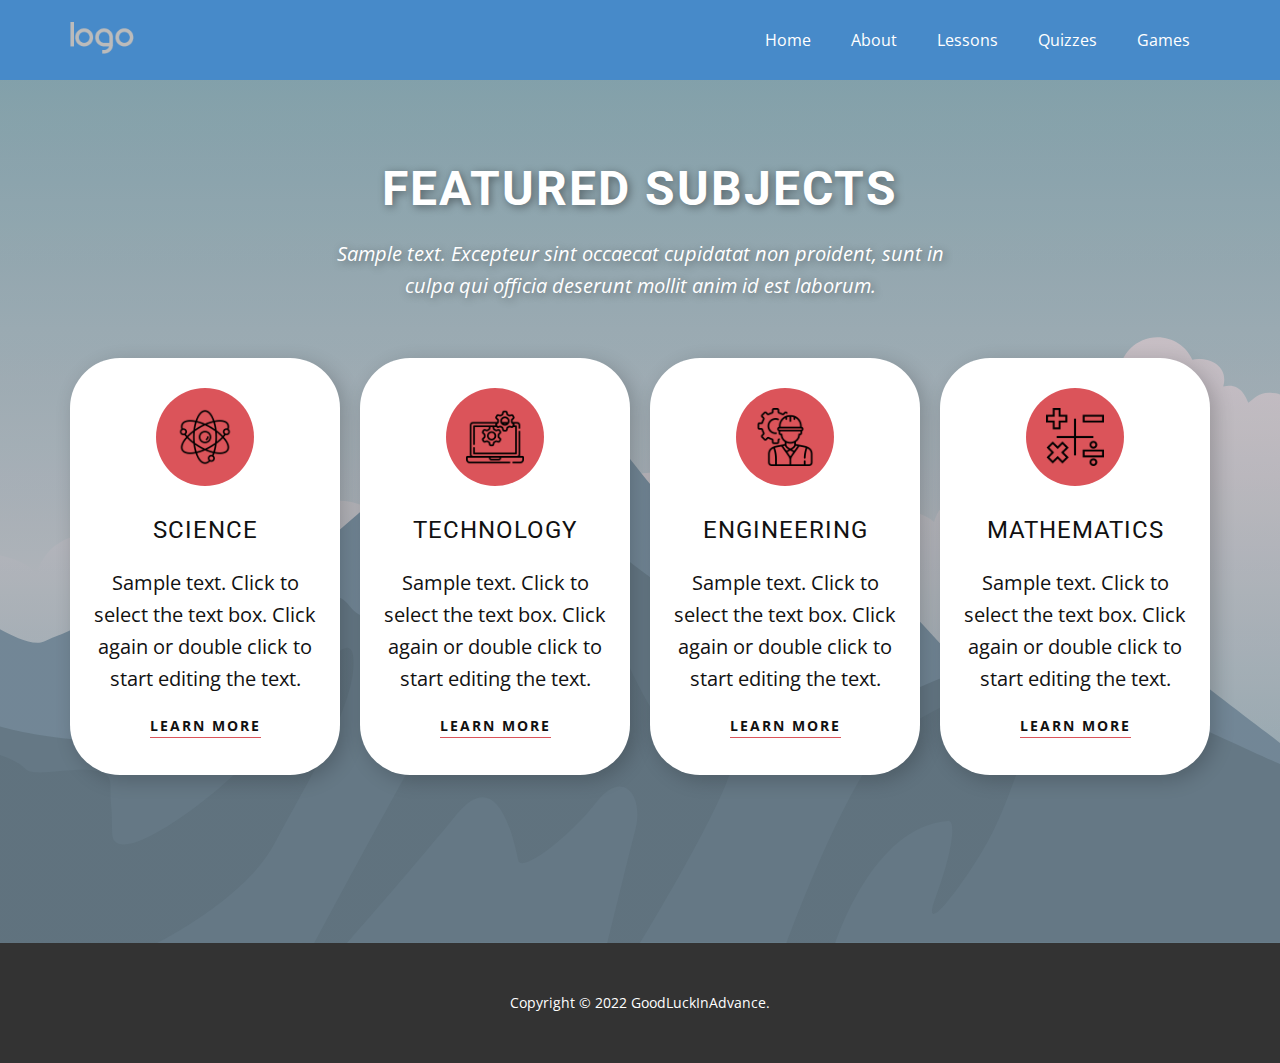
==== About.html @ 933c6afb "skeleton" ====
<!DOCTYPE html>
<html style="font-size: 16px;" lang="en"><head>
    <meta name="viewport" content="width=device-width, initial-scale=1.0">
    <meta charset="utf-8">
    <meta name="keywords" content="Featured subjects">
    <meta name="description" content="">
    <title>About</title>
    <link rel="stylesheet" href="css/nicepage.css" media="screen">
<link rel="stylesheet" href="css/About.css" media="screen">
    <script class="u-script" type="text/javascript" src="js/jquery-1.9.1.min.js" defer=""></script>
    <script class="u-script" type="text/javascript" src="js/nicepage.js" "="" defer=""></script>
    <meta name="generator" content="Nicepage 4.15.10, nicepage.com">
    <link id="u-theme-google-font" rel="stylesheet" href="https://fonts.googleapis.com/css?family=Roboto:100,100i,300,300i,400,400i,500,500i,700,700i,900,900i|Open+Sans:300,300i,400,400i,500,500i,600,600i,700,700i,800,800i">
    
    
    <script type="application/ld+json">{
		"@context": "http://schema.org",
		"@type": "Organization",
		"name": "",
		"logo": "images/default-logo.png"
}</script>
    <meta name="theme-color" content="#478ac9">
    <meta property="og:title" content="About">
    <meta property="og:type" content="website">
  </head>
  <body class="u-body u-xl-mode" data-lang="en"><header class="u-clearfix u-header u-palette-1-base u-header" id="sec-4e11"><div class="u-clearfix u-sheet u-valign-middle u-sheet-1">
        <a href="https://nicepage.com" class="u-image u-logo u-image-1">
          <img src="images/default-logo.png" class="u-logo-image u-logo-image-1">
        </a>
        <nav class="u-menu u-menu-one-level u-offcanvas u-menu-1">
          <div class="menu-collapse" style="font-size: 1rem; letter-spacing: 0px;">
            <a class="u-button-style u-custom-active-color u-custom-color u-custom-left-right-menu-spacing u-custom-padding-bottom u-custom-text-active-color u-custom-text-hover-color u-custom-top-bottom-menu-spacing u-nav-link u-text-active-palette-1-base u-text-hover-palette-2-base" href="#">
              <svg class="u-svg-link" viewBox="0 0 24 24"><use xlink:href="#menu-hamburger"></use></svg>
              <svg class="u-svg-content" version="1.1" id="menu-hamburger" viewBox="0 0 16 16" x="0px" y="0px" xmlns:xlink="http://www.w3.org/1999/xlink" xmlns="http://www.w3.org/2000/svg"><g><rect y="1" width="16" height="2"></rect><rect y="7" width="16" height="2"></rect><rect y="13" width="16" height="2"></rect>
</g></svg>
            </a>
          </div>
          <div class="u-custom-menu u-nav-container">
            <ul class="u-nav u-unstyled u-nav-1"><li class="u-nav-item"><a class="u-active-palette-1-base u-button-style u-nav-link u-text-active-white u-text-hover-palette-2-base" href="Home.html" style="padding: 10px 20px;">Home</a>
</li><li class="u-nav-item"><a class="u-active-palette-1-base u-button-style u-nav-link u-text-active-white u-text-hover-palette-2-base" href="About.html" style="padding: 10px 20px;">About</a>
</li><li class="u-nav-item"><a class="u-active-palette-1-base u-button-style u-nav-link u-text-active-white u-text-hover-palette-2-base" href="Lessons.html" style="padding: 10px 20px;">Lessons</a>
</li><li class="u-nav-item"><a class="u-active-palette-1-base u-button-style u-nav-link u-text-active-white u-text-hover-palette-2-base" href="Quizzes.html" style="padding: 10px 20px;">Quizzes</a>
</li><li class="u-nav-item"><a class="u-active-palette-1-base u-button-style u-nav-link u-text-active-white u-text-hover-palette-2-base" href="Games.html" style="padding: 10px 20px;">Games</a>
</li></ul>
          </div>
          <div class="u-custom-menu u-nav-container-collapse">
            <div class="u-black u-container-style u-inner-container-layout u-opacity u-opacity-95 u-sidenav">
              <div class="u-inner-container-layout u-sidenav-overflow">
                <div class="u-menu-close"></div>
                <ul class="u-align-center u-nav u-popupmenu-items u-unstyled u-nav-2"><li class="u-nav-item"><a class="u-button-style u-nav-link" href="Home.html">Home</a>
</li><li class="u-nav-item"><a class="u-button-style u-nav-link" href="About.html">About</a>
</li><li class="u-nav-item"><a class="u-button-style u-nav-link" href="Lessons.html">Lessons</a>
</li><li class="u-nav-item"><a class="u-button-style u-nav-link" href="Quizzes.html">Quizzes</a>
</li><li class="u-nav-item"><a class="u-button-style u-nav-link" href="Games.html">Games</a>
</li></ul>
              </div>
            </div>
            <div class="u-black u-menu-overlay u-opacity u-opacity-70"></div>
          </div>
        </nav>
      </div></header>
    <section class="u-align-center u-clearfix u-image u-shading u-section-1" id="carousel_3409" data-image-width="400" data-image-height="265">
      <div class="u-clearfix u-sheet u-sheet-1">
        <h2 class="u-text u-text-default u-text-1">Featured subjects</h2>
        <p class="u-text u-text-2">Sample text. Excepteur sint occaecat cupidatat non proident, sunt in culpa qui officia deserunt mollit anim id est laborum.</p>
        <div class="u-expanded-width u-list u-list-1">
          <div class="u-repeater u-repeater-1">
            <div class="u-align-center u-container-style u-hover-feature u-list-item u-radius-50 u-repeater-item u-shape-round u-white u-list-item-1">
              <div class="u-container-layout u-similar-container u-valign-top u-container-layout-1"><span class="u-file-icon u-hover-feature u-icon u-icon-circle u-palette-2-base u-icon-1"><img src="images/2933803.png" alt=""></span>
                <h4 class="u-hover-feature u-text u-text-3"> Science</h4>
                <p class="u-hover-feature u-text u-text-4">Sample text. Click to select the text box. Click again or double click to start editing the text.</p>
                <a href="About.html" data-page-id="2542288" class="u-active-none u-border-1 u-border-active-white u-border-hover-white u-border-no-left u-border-no-right u-border-no-top u-border-palette-2-base u-bottom-left-radius-0 u-bottom-right-radius-0 u-btn u-button-style u-hover-feature u-hover-none u-none u-radius-0 u-text-active-white u-text-body-color u-text-hover-white u-top-left-radius-0 u-top-right-radius-0 u-btn-1">learn more</a>
              </div>
            </div>
            <div class="u-align-center u-container-style u-hover-feature u-list-item u-radius-50 u-repeater-item u-shape-round u-video-cover u-white u-list-item-2">
              <div class="u-container-layout u-similar-container u-valign-top u-container-layout-2"><span class="u-file-icon u-hover-feature u-icon u-icon-circle u-palette-2-base u-icon-2"><img src="images/2920249.png" alt=""></span>
                <h4 class="u-hover-feature u-text u-text-5">Technology</h4>
                <p class="u-hover-feature u-text u-text-6">Sample text. Click to select the text box. Click again or double click to start editing the text.</p>
                <a href="About.html" data-page-id="2542288" class="u-active-none u-border-1 u-border-active-white u-border-hover-white u-border-no-left u-border-no-right u-border-no-top u-border-palette-2-base u-bottom-left-radius-0 u-bottom-right-radius-0 u-btn u-button-style u-hover-feature u-hover-none u-none u-radius-0 u-text-active-white u-text-body-color u-text-hover-white u-top-left-radius-0 u-top-right-radius-0 u-btn-2">learn more</a>
              </div>
            </div>
            <div class="u-align-center u-container-style u-hover-feature u-list-item u-radius-50 u-repeater-item u-shape-round u-video-cover u-white u-list-item-3">
              <div class="u-container-layout u-similar-container u-valign-top u-container-layout-3"><span class="u-file-icon u-hover-feature u-icon u-icon-circle u-palette-2-base u-icon-3"><img src="images/1839274.png" alt=""></span>
                <h4 class="u-hover-feature u-text u-text-7"> Engineering</h4>
                <p class="u-hover-feature u-text u-text-8">Sample text. Click to select the text box. Click again or double click to start editing the text.</p>
                <a href="About.html" data-page-id="2542288" class="u-active-none u-border-1 u-border-active-white u-border-hover-white u-border-no-left u-border-no-right u-border-no-top u-border-palette-2-base u-bottom-left-radius-0 u-bottom-right-radius-0 u-btn u-button-style u-hover-feature u-hover-none u-none u-radius-0 u-text-active-white u-text-body-color u-text-hover-white u-top-left-radius-0 u-top-right-radius-0 u-btn-3">learn more</a>
              </div>
            </div>
            <div class="u-align-center u-container-style u-hover-feature u-list-item u-radius-50 u-repeater-item u-shape-round u-video-cover u-white u-list-item-4">
              <div class="u-container-layout u-similar-container u-valign-top u-container-layout-4"><span class="u-file-icon u-hover-feature u-icon u-icon-circle u-palette-2-base u-icon-4"><img src="images/897443.png" alt=""></span>
                <h4 class="u-hover-feature u-text u-text-9"> mathematics</h4>
                <p class="u-hover-feature u-text u-text-10">Sample text. Click to select the text box. Click again or double click to start editing the text.</p>
                <a href="About.html" data-page-id="2542288" class="u-active-none u-border-1 u-border-active-white u-border-hover-white u-border-no-left u-border-no-right u-border-no-top u-border-palette-2-base u-bottom-left-radius-0 u-bottom-right-radius-0 u-btn u-button-style u-hover-feature u-hover-none u-none u-radius-0 u-text-active-white u-text-body-color u-text-hover-white u-top-left-radius-0 u-top-right-radius-0 u-btn-4">learn more</a>
              </div>
            </div>
          </div>
        </div>
      </div>
      
      
      
      
      
      
      
      
      
      
      
      
      
      
      
      
      
      
      
      
    </section>
    <style class="darkreader darkreader--sync" media="screen"></style>
    <style class="darkreader darkreader--sync" media="screen"></style>
    <style class="darkreader darkreader--sync" media="screen"></style>
    <style class="darkreader darkreader--sync" media="screen"></style>
    
    
    <footer class="u-align-center u-clearfix u-footer u-grey-80 u-footer" id="sec-9054"><div class="u-clearfix u-sheet u-sheet-1">
        <p class="u-small-text u-text u-text-variant u-text-1"> Copyright © 2022 GoodLuckInAdvance.</p>
      </div></footer>
  
</body></html>
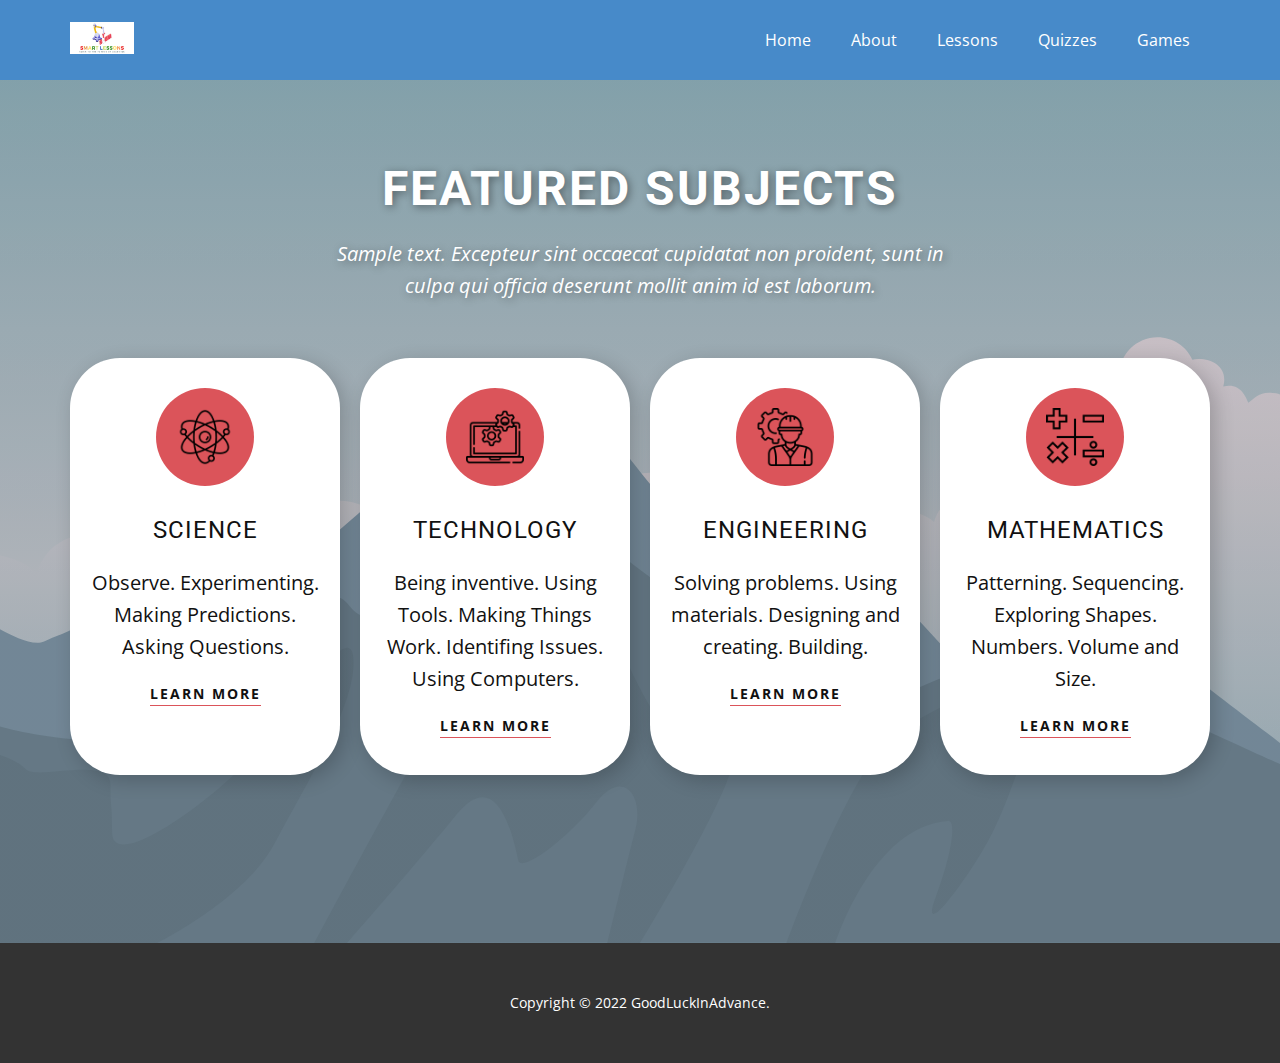
==== commit 83f95c11: "Updated header" ====
--- a/About.html
+++ b/About.html
@@ -24,8 +24,8 @@
     <meta property="og:type" content="website">
   </head>
   <body class="u-body u-xl-mode" data-lang="en"><header class="u-clearfix u-header u-palette-1-base u-header" id="sec-4e11"><div class="u-clearfix u-sheet u-valign-middle u-sheet-1">
-        <a href="https://nicepage.com" class="u-image u-logo u-image-1">
-          <img src="images/default-logo.png" class="u-logo-image u-logo-image-1">
+        <a href="Home.html" class="u-image u-logo u-image-1">
+          <img src="images/logo.jpeg" class="u-logo-image u-logo-image-1">
         </a>
         <nav class="u-menu u-menu-one-level u-offcanvas u-menu-1">
           <div class="menu-collapse" style="font-size: 1rem; letter-spacing: 0px;">
@@ -68,29 +68,31 @@
             <div class="u-align-center u-container-style u-hover-feature u-list-item u-radius-50 u-repeater-item u-shape-round u-white u-list-item-1">
               <div class="u-container-layout u-similar-container u-valign-top u-container-layout-1"><span class="u-file-icon u-hover-feature u-icon u-icon-circle u-palette-2-base u-icon-1"><img src="images/2933803.png" alt=""></span>
                 <h4 class="u-hover-feature u-text u-text-3"> Science</h4>
-                <p class="u-hover-feature u-text u-text-4">Sample text. Click to select the text box. Click again or double click to start editing the text.</p>
-                <a href="About.html" data-page-id="2542288" class="u-active-none u-border-1 u-border-active-white u-border-hover-white u-border-no-left u-border-no-right u-border-no-top u-border-palette-2-base u-bottom-left-radius-0 u-bottom-right-radius-0 u-btn u-button-style u-hover-feature u-hover-none u-none u-radius-0 u-text-active-white u-text-body-color u-text-hover-white u-top-left-radius-0 u-top-right-radius-0 u-btn-1">learn more</a>
+                <p class="u-hover-feature u-text u-text-4">Observe. Experimenting. Making Predictions.
+                  Asking Questions.</p>
+                <a href="Lessons.html" data-page-id="2542288" class="u-active-none u-border-1 u-border-active-white u-border-hover-white u-border-no-left u-border-no-right u-border-no-top u-border-palette-2-base u-bottom-left-radius-0 u-bottom-right-radius-0 u-btn u-button-style u-hover-feature u-hover-none u-none u-radius-0 u-text-active-white u-text-body-color u-text-hover-white u-top-left-radius-0 u-top-right-radius-0 u-btn-1">learn more</a>
               </div>
             </div>
             <div class="u-align-center u-container-style u-hover-feature u-list-item u-radius-50 u-repeater-item u-shape-round u-video-cover u-white u-list-item-2">
               <div class="u-container-layout u-similar-container u-valign-top u-container-layout-2"><span class="u-file-icon u-hover-feature u-icon u-icon-circle u-palette-2-base u-icon-2"><img src="images/2920249.png" alt=""></span>
                 <h4 class="u-hover-feature u-text u-text-5">Technology</h4>
-                <p class="u-hover-feature u-text u-text-6">Sample text. Click to select the text box. Click again or double click to start editing the text.</p>
-                <a href="About.html" data-page-id="2542288" class="u-active-none u-border-1 u-border-active-white u-border-hover-white u-border-no-left u-border-no-right u-border-no-top u-border-palette-2-base u-bottom-left-radius-0 u-bottom-right-radius-0 u-btn u-button-style u-hover-feature u-hover-none u-none u-radius-0 u-text-active-white u-text-body-color u-text-hover-white u-top-left-radius-0 u-top-right-radius-0 u-btn-2">learn more</a>
+                <p class="u-hover-feature u-text u-text-6">Being inventive. Using Tools. 
+                  Making Things Work. Identifing Issues. Using Computers.</p>
+                <a href="Lessons.html" data-page-id="2542288" class="u-active-none u-border-1 u-border-active-white u-border-hover-white u-border-no-left u-border-no-right u-border-no-top u-border-palette-2-base u-bottom-left-radius-0 u-bottom-right-radius-0 u-btn u-button-style u-hover-feature u-hover-none u-none u-radius-0 u-text-active-white u-text-body-color u-text-hover-white u-top-left-radius-0 u-top-right-radius-0 u-btn-2">learn more</a>
               </div>
             </div>
             <div class="u-align-center u-container-style u-hover-feature u-list-item u-radius-50 u-repeater-item u-shape-round u-video-cover u-white u-list-item-3">
               <div class="u-container-layout u-similar-container u-valign-top u-container-layout-3"><span class="u-file-icon u-hover-feature u-icon u-icon-circle u-palette-2-base u-icon-3"><img src="images/1839274.png" alt=""></span>
                 <h4 class="u-hover-feature u-text u-text-7"> Engineering</h4>
-                <p class="u-hover-feature u-text u-text-8">Sample text. Click to select the text box. Click again or double click to start editing the text.</p>
-                <a href="About.html" data-page-id="2542288" class="u-active-none u-border-1 u-border-active-white u-border-hover-white u-border-no-left u-border-no-right u-border-no-top u-border-palette-2-base u-bottom-left-radius-0 u-bottom-right-radius-0 u-btn u-button-style u-hover-feature u-hover-none u-none u-radius-0 u-text-active-white u-text-body-color u-text-hover-white u-top-left-radius-0 u-top-right-radius-0 u-btn-3">learn more</a>
+                <p class="u-hover-feature u-text u-text-8">Solving problems. Using materials. Designing and creating. Building.</p>
+                <a href="Lessons.html" data-page-id="2542288" class="u-active-none u-border-1 u-border-active-white u-border-hover-white u-border-no-left u-border-no-right u-border-no-top u-border-palette-2-base u-bottom-left-radius-0 u-bottom-right-radius-0 u-btn u-button-style u-hover-feature u-hover-none u-none u-radius-0 u-text-active-white u-text-body-color u-text-hover-white u-top-left-radius-0 u-top-right-radius-0 u-btn-3">learn more</a>
               </div>
             </div>
             <div class="u-align-center u-container-style u-hover-feature u-list-item u-radius-50 u-repeater-item u-shape-round u-video-cover u-white u-list-item-4">
               <div class="u-container-layout u-similar-container u-valign-top u-container-layout-4"><span class="u-file-icon u-hover-feature u-icon u-icon-circle u-palette-2-base u-icon-4"><img src="images/897443.png" alt=""></span>
-                <h4 class="u-hover-feature u-text u-text-9"> mathematics</h4>
-                <p class="u-hover-feature u-text u-text-10">Sample text. Click to select the text box. Click again or double click to start editing the text.</p>
-                <a href="About.html" data-page-id="2542288" class="u-active-none u-border-1 u-border-active-white u-border-hover-white u-border-no-left u-border-no-right u-border-no-top u-border-palette-2-base u-bottom-left-radius-0 u-bottom-right-radius-0 u-btn u-button-style u-hover-feature u-hover-none u-none u-radius-0 u-text-active-white u-text-body-color u-text-hover-white u-top-left-radius-0 u-top-right-radius-0 u-btn-4">learn more</a>
+                <h4 class="u-hover-feature u-text u-text-9"> Mathematics</h4>
+                <p class="u-hover-feature u-text u-text-10">Patterning. Sequencing. Exploring Shapes. Numbers. Volume and Size.</p>
+                <a href="Lessons.html" data-page-id="2542288" class="u-active-none u-border-1 u-border-active-white u-border-hover-white u-border-no-left u-border-no-right u-border-no-top u-border-palette-2-base u-bottom-left-radius-0 u-bottom-right-radius-0 u-btn u-button-style u-hover-feature u-hover-none u-none u-radius-0 u-text-active-white u-text-body-color u-text-hover-white u-top-left-radius-0 u-top-right-radius-0 u-btn-4">learn more</a>
               </div>
             </div>
           </div>
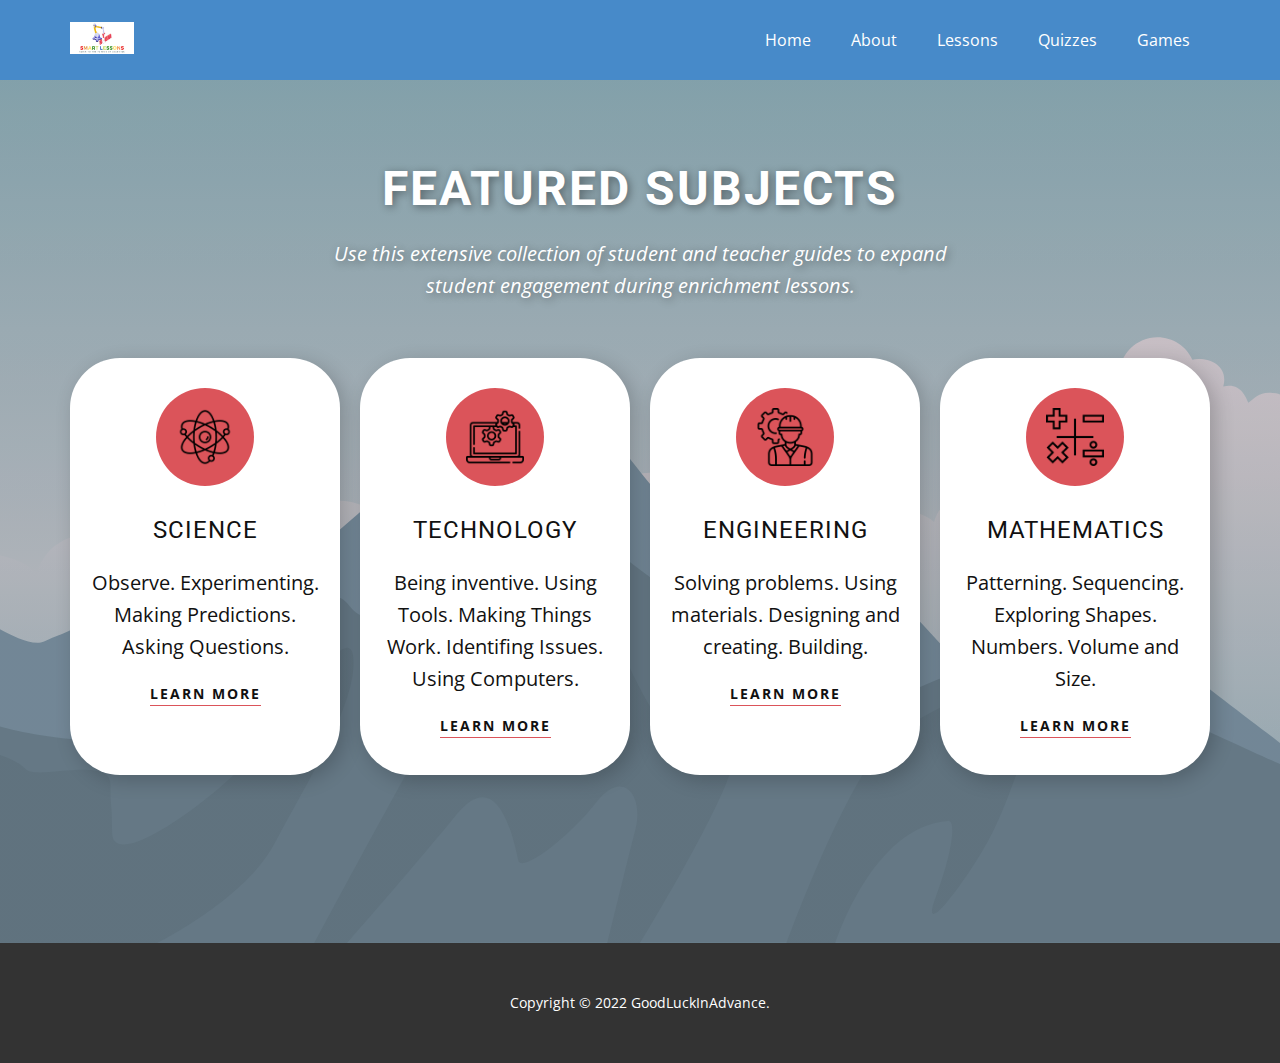
==== commit 72494532: "final" ====
--- a/About.html
+++ b/About.html
@@ -41,7 +41,8 @@
 </li><li class="u-nav-item"><a class="u-active-palette-1-base u-button-style u-nav-link u-text-active-white u-text-hover-palette-2-base" href="Lessons.html" style="padding: 10px 20px;">Lessons</a>
 </li><li class="u-nav-item"><a class="u-active-palette-1-base u-button-style u-nav-link u-text-active-white u-text-hover-palette-2-base" href="Quizzes.html" style="padding: 10px 20px;">Quizzes</a>
 </li><li class="u-nav-item"><a class="u-active-palette-1-base u-button-style u-nav-link u-text-active-white u-text-hover-palette-2-base" href="Games.html" style="padding: 10px 20px;">Games</a>
-</li></ul>
+</li>
+</ul>
           </div>
           <div class="u-custom-menu u-nav-container-collapse">
             <div class="u-black u-container-style u-inner-container-layout u-opacity u-opacity-95 u-sidenav">
@@ -52,7 +53,8 @@
 </li><li class="u-nav-item"><a class="u-button-style u-nav-link" href="Lessons.html">Lessons</a>
 </li><li class="u-nav-item"><a class="u-button-style u-nav-link" href="Quizzes.html">Quizzes</a>
 </li><li class="u-nav-item"><a class="u-button-style u-nav-link" href="Games.html">Games</a>
-</li></ul>
+</li>
+</ul>
               </div>
             </div>
             <div class="u-black u-menu-overlay u-opacity u-opacity-70"></div>
@@ -62,7 +64,7 @@
     <section class="u-align-center u-clearfix u-image u-shading u-section-1" id="carousel_3409" data-image-width="400" data-image-height="265">
       <div class="u-clearfix u-sheet u-sheet-1">
         <h2 class="u-text u-text-default u-text-1">Featured subjects</h2>
-        <p class="u-text u-text-2">Sample text. Excepteur sint occaecat cupidatat non proident, sunt in culpa qui officia deserunt mollit anim id est laborum.</p>
+        <p class="u-text u-text-2">Use this extensive collection of student and teacher guides to expand student engagement during enrichment lessons.</p>
         <div class="u-expanded-width u-list u-list-1">
           <div class="u-repeater u-repeater-1">
             <div class="u-align-center u-container-style u-hover-feature u-list-item u-radius-50 u-repeater-item u-shape-round u-white u-list-item-1">
@@ -99,25 +101,6 @@
         </div>
       </div>
       
-      
-      
-      
-      
-      
-      
-      
-      
-      
-      
-      
-      
-      
-      
-      
-      
-      
-      
-      
     </section>
     <style class="darkreader darkreader--sync" media="screen"></style>
     <style class="darkreader darkreader--sync" media="screen"></style>
